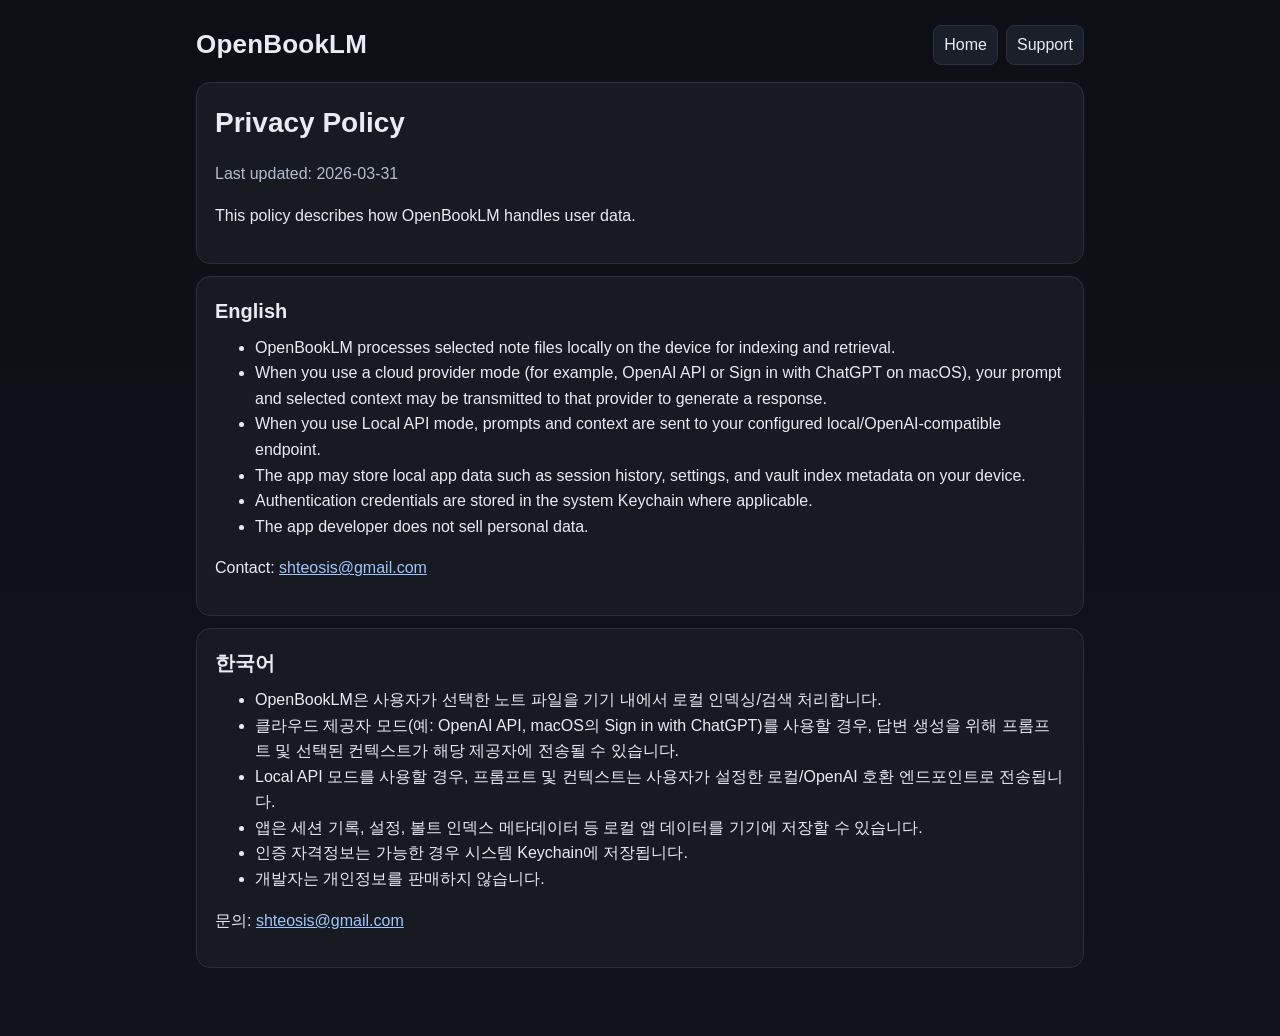
==== privacy.html @ 9b8c02c1 "Add bilingual privacy policy page for App Store submission" ====
<!doctype html>
<html lang="en">
<head>
  <meta charset="utf-8" />
  <meta name="viewport" content="width=device-width, initial-scale=1" />
  <title>OpenBookLM Privacy Policy</title>
  <link rel="stylesheet" href="./styles.css" />
</head>
<body>
  <main class="wrap">
    <div class="top">
      <div class="brand">OpenBookLM</div>
      <nav class="links">
        <a href="./index.html">Home</a>
        <a href="./support.html">Support</a>
      </nav>
    </div>

    <section class="card">
      <h1>Privacy Policy</h1>
      <p class="muted">Last updated: 2026-03-31</p>
      <p>
        This policy describes how OpenBookLM handles user data.
      </p>
    </section>

    <section class="card">
      <h2>English</h2>
      <ul>
        <li>OpenBookLM processes selected note files locally on the device for indexing and retrieval.</li>
        <li>When you use a cloud provider mode (for example, OpenAI API or Sign in with ChatGPT on macOS), your prompt and selected context may be transmitted to that provider to generate a response.</li>
        <li>When you use Local API mode, prompts and context are sent to your configured local/OpenAI-compatible endpoint.</li>
        <li>The app may store local app data such as session history, settings, and vault index metadata on your device.</li>
        <li>Authentication credentials are stored in the system Keychain where applicable.</li>
        <li>The app developer does not sell personal data.</li>
      </ul>
      <p>
        Contact: <a href="mailto:shteosis@gmail.com">shteosis@gmail.com</a>
      </p>
    </section>

    <section class="card">
      <h2>한국어</h2>
      <ul>
        <li>OpenBookLM은 사용자가 선택한 노트 파일을 기기 내에서 로컬 인덱싱/검색 처리합니다.</li>
        <li>클라우드 제공자 모드(예: OpenAI API, macOS의 Sign in with ChatGPT)를 사용할 경우, 답변 생성을 위해 프롬프트 및 선택된 컨텍스트가 해당 제공자에 전송될 수 있습니다.</li>
        <li>Local API 모드를 사용할 경우, 프롬프트 및 컨텍스트는 사용자가 설정한 로컬/OpenAI 호환 엔드포인트로 전송됩니다.</li>
        <li>앱은 세션 기록, 설정, 볼트 인덱스 메타데이터 등 로컬 앱 데이터를 기기에 저장할 수 있습니다.</li>
        <li>인증 자격정보는 가능한 경우 시스템 Keychain에 저장됩니다.</li>
        <li>개발자는 개인정보를 판매하지 않습니다.</li>
      </ul>
      <p>
        문의: <a href="mailto:shteosis@gmail.com">shteosis@gmail.com</a>
      </p>
    </section>
  </main>
</body>
</html>
---- styles.css ----
:root {
  --bg: #0f1115;
  --panel: #171a21;
  --text: #e7ebf3;
  --muted: #b3bdd1;
  --accent: #d6ab4d;
  --border: #2a3040;
}

* {
  box-sizing: border-box;
}

html, body {
  margin: 0;
  padding: 0;
  font-family: -apple-system, BlinkMacSystemFont, "Segoe UI", Roboto, "Noto Sans KR", "Apple SD Gothic Neo", sans-serif;
  background: linear-gradient(180deg, #0d0f14 0%, #10131b 100%);
  color: var(--text);
  line-height: 1.6;
}

.wrap {
  max-width: 920px;
  margin: 0 auto;
  padding: 24px 16px 56px;
}

.top {
  display: flex;
  gap: 12px;
  align-items: center;
  justify-content: space-between;
  margin-bottom: 16px;
}

.brand {
  font-size: 26px;
  font-weight: 700;
  letter-spacing: 0.2px;
}

.links {
  display: flex;
  gap: 8px;
  flex-wrap: wrap;
}

.links a {
  color: var(--text);
  text-decoration: none;
  border: 1px solid var(--border);
  padding: 6px 10px;
  border-radius: 8px;
  background: #1a1f2a;
}

.links a:hover {
  border-color: var(--accent);
}

.card {
  border: 1px solid var(--border);
  background: var(--panel);
  border-radius: 14px;
  padding: 18px;
  margin: 12px 0;
}

h1 {
  margin: 0 0 6px;
  font-size: 28px;
}

h2 {
  margin: 0 0 8px;
  font-size: 20px;
}

p, li {
  color: var(--text);
}

.muted {
  color: var(--muted);
}

a {
  color: #9ec6ff;
}

ul {
  margin-top: 8px;
}

.footer {
  margin-top: 18px;
  color: var(--muted);
  font-size: 14px;
}
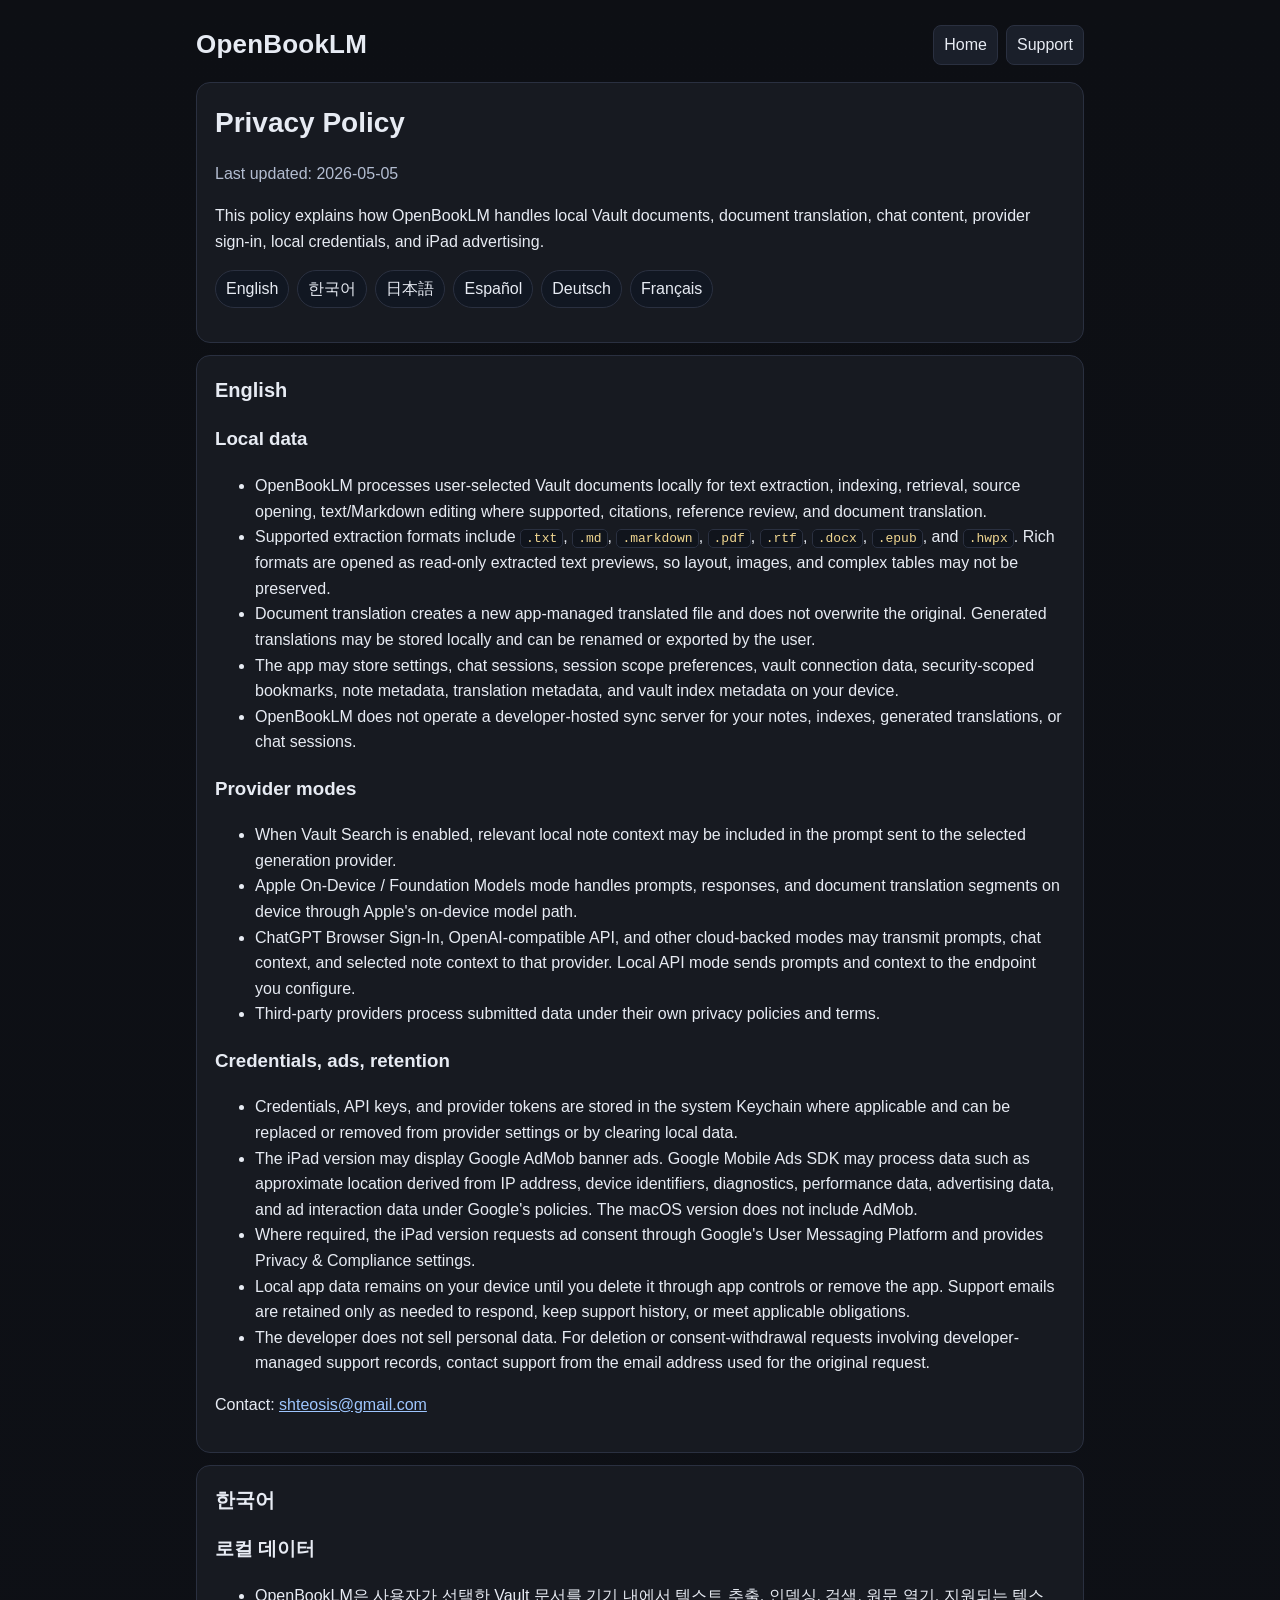
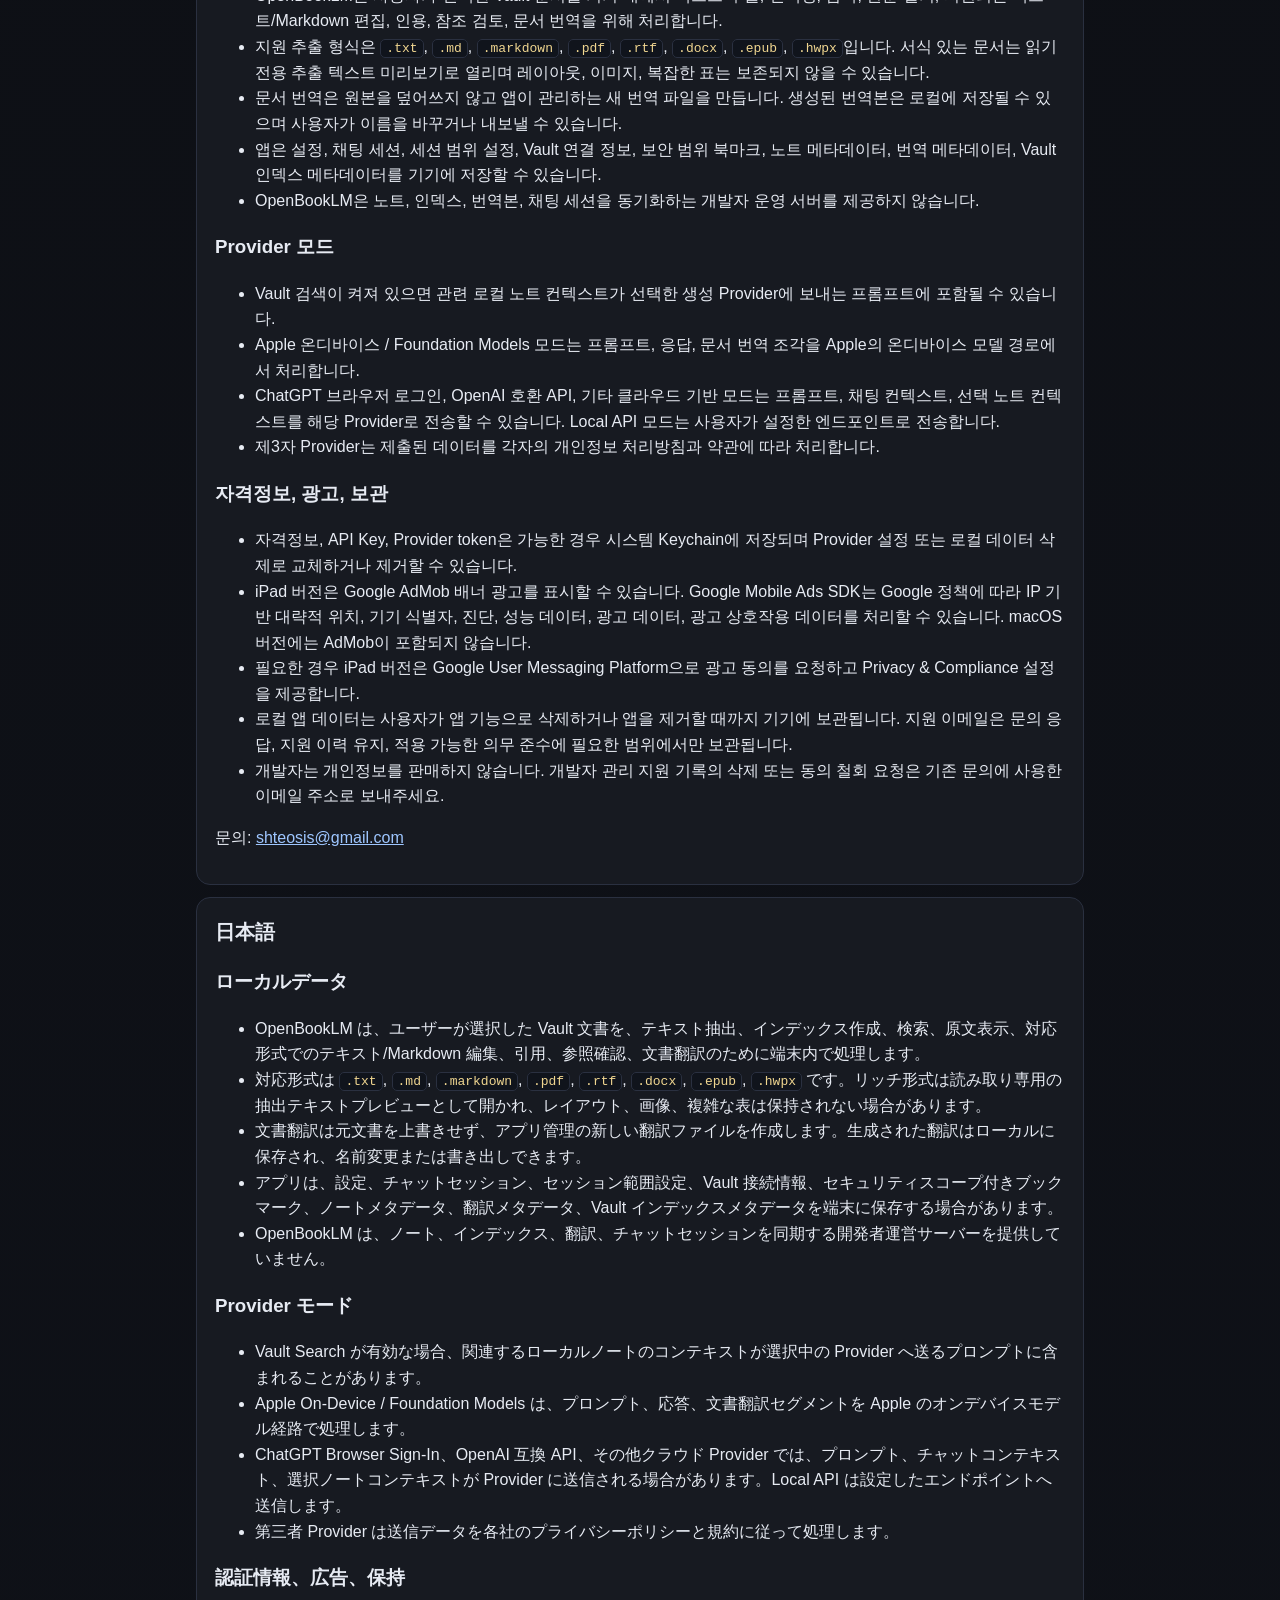
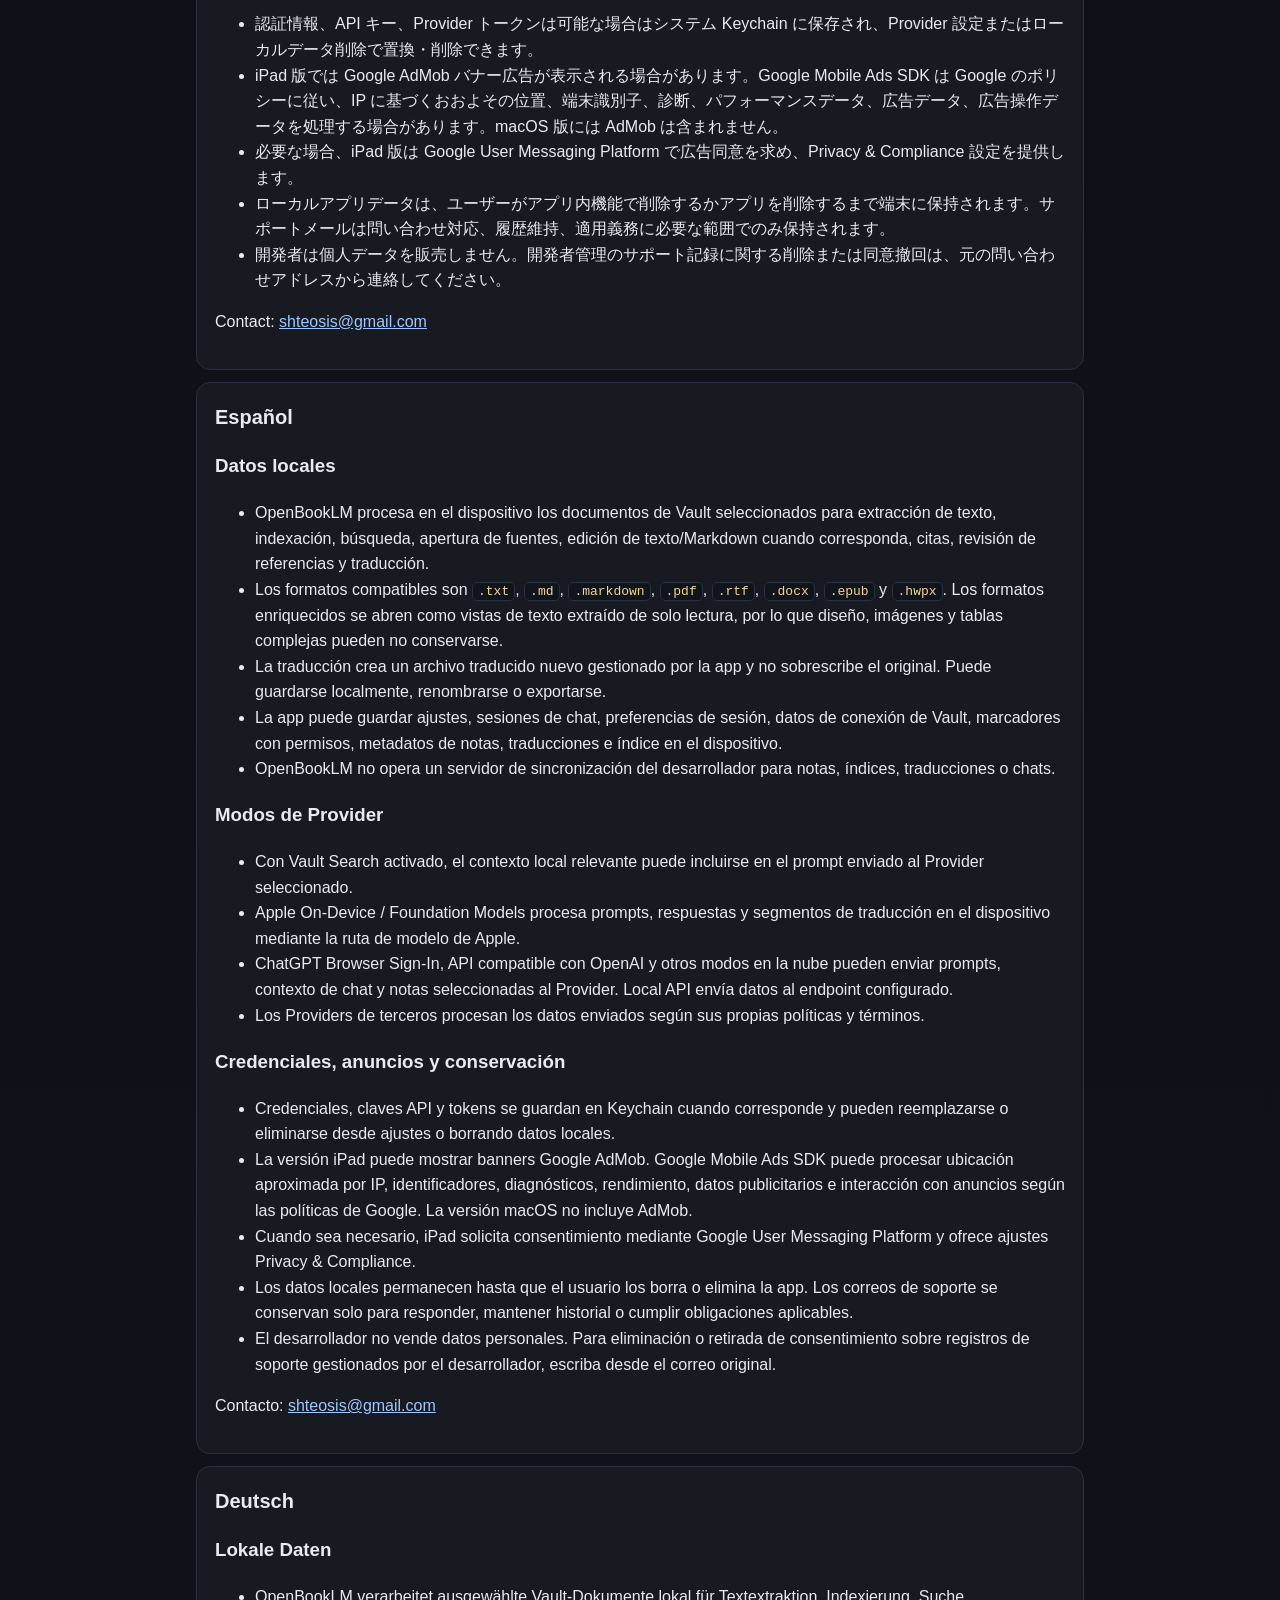
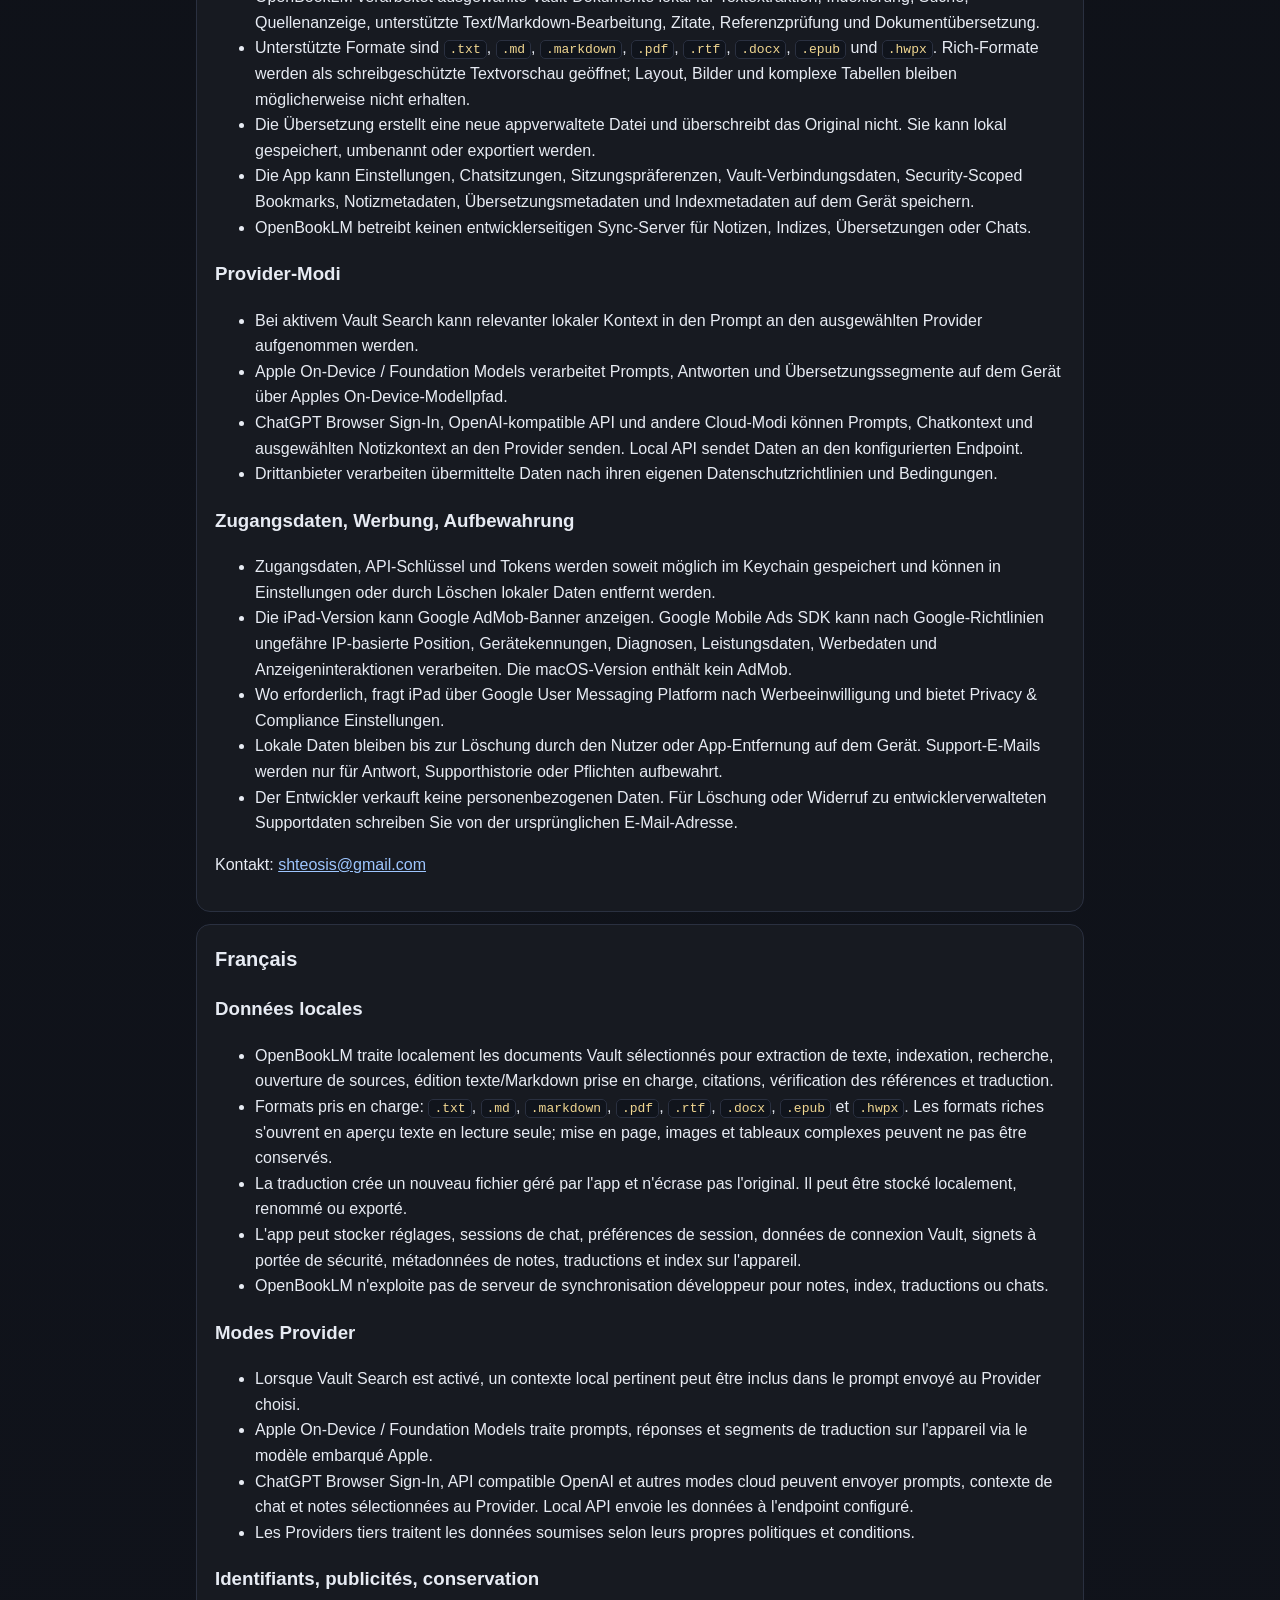
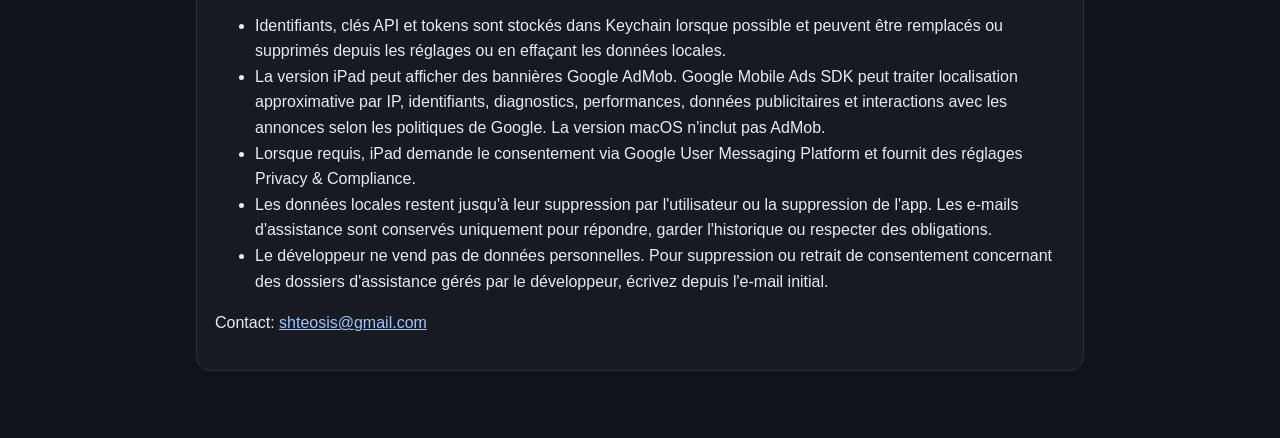
==== commit d9a5fbae: "Update multilingual privacy policy" ====
--- a/privacy.html
+++ b/privacy.html
@@ -18,40 +18,177 @@
 
     <section class="card">
       <h1>Privacy Policy</h1>
-      <p class="muted">Last updated: 2026-03-31</p>
-      <p>
-        This policy describes how OpenBookLM handles user data.
-      </p>
+      <p class="muted">Last updated: 2026-05-05</p>
+      <p>This policy explains how OpenBookLM handles local Vault documents, document translation, chat content, provider sign-in, local credentials, and iPad advertising.</p>
+      <p class="language-nav"><a href="#en">English</a><a href="#ko">한국어</a><a href="#ja">日本語</a><a href="#es">Español</a><a href="#de">Deutsch</a><a href="#fr">Français</a></p>
     </section>
 
-    <section class="card">
+    <section class="card" id="en">
       <h2>English</h2>
+      <h3>Local data</h3>
       <ul>
-        <li>OpenBookLM processes selected note files locally on the device for indexing and retrieval.</li>
-        <li>When you use a cloud provider mode (for example, OpenAI API or Sign in with ChatGPT on macOS), your prompt and selected context may be transmitted to that provider to generate a response.</li>
-        <li>When you use Local API mode, prompts and context are sent to your configured local/OpenAI-compatible endpoint.</li>
-        <li>The app may store local app data such as session history, settings, and vault index metadata on your device.</li>
-        <li>Authentication credentials are stored in the system Keychain where applicable.</li>
-        <li>The app developer does not sell personal data.</li>
+        <li>OpenBookLM processes user-selected Vault documents locally for text extraction, indexing, retrieval, source opening, text/Markdown editing where supported, citations, reference review, and document translation.</li>
+        <li>Supported extraction formats include <code>.txt</code>, <code>.md</code>, <code>.markdown</code>, <code>.pdf</code>, <code>.rtf</code>, <code>.docx</code>, <code>.epub</code>, and <code>.hwpx</code>. Rich formats are opened as read-only extracted text previews, so layout, images, and complex tables may not be preserved.</li>
+        <li>Document translation creates a new app-managed translated file and does not overwrite the original. Generated translations may be stored locally and can be renamed or exported by the user.</li>
+        <li>The app may store settings, chat sessions, session scope preferences, vault connection data, security-scoped bookmarks, note metadata, translation metadata, and vault index metadata on your device.</li>
+        <li>OpenBookLM does not operate a developer-hosted sync server for your notes, indexes, generated translations, or chat sessions.</li>
       </ul>
-      <p>
-        Contact: <a href="mailto:shteosis@gmail.com">shteosis@gmail.com</a>
-      </p>
+      <h3>Provider modes</h3>
+      <ul>
+        <li>When Vault Search is enabled, relevant local note context may be included in the prompt sent to the selected generation provider.</li>
+        <li>Apple On-Device / Foundation Models mode handles prompts, responses, and document translation segments on device through Apple's on-device model path.</li>
+        <li>ChatGPT Browser Sign-In, OpenAI-compatible API, and other cloud-backed modes may transmit prompts, chat context, and selected note context to that provider. Local API mode sends prompts and context to the endpoint you configure.</li>
+        <li>Third-party providers process submitted data under their own privacy policies and terms.</li>
+      </ul>
+      <h3>Credentials, ads, retention</h3>
+      <ul>
+        <li>Credentials, API keys, and provider tokens are stored in the system Keychain where applicable and can be replaced or removed from provider settings or by clearing local data.</li>
+        <li>The iPad version may display Google AdMob banner ads. Google Mobile Ads SDK may process data such as approximate location derived from IP address, device identifiers, diagnostics, performance data, advertising data, and ad interaction data under Google's policies. The macOS version does not include AdMob.</li>
+        <li>Where required, the iPad version requests ad consent through Google's User Messaging Platform and provides Privacy &amp; Compliance settings.</li>
+        <li>Local app data remains on your device until you delete it through app controls or remove the app. Support emails are retained only as needed to respond, keep support history, or meet applicable obligations.</li>
+        <li>The developer does not sell personal data. For deletion or consent-withdrawal requests involving developer-managed support records, contact support from the email address used for the original request.</li>
+      </ul>
+      <p>Contact: <a href="mailto:shteosis@gmail.com">shteosis@gmail.com</a></p>
     </section>
 
-    <section class="card">
+    <section class="card" id="ko">
       <h2>한국어</h2>
+      <h3>로컬 데이터</h3>
       <ul>
-        <li>OpenBookLM은 사용자가 선택한 노트 파일을 기기 내에서 로컬 인덱싱/검색 처리합니다.</li>
-        <li>클라우드 제공자 모드(예: OpenAI API, macOS의 Sign in with ChatGPT)를 사용할 경우, 답변 생성을 위해 프롬프트 및 선택된 컨텍스트가 해당 제공자에 전송될 수 있습니다.</li>
-        <li>Local API 모드를 사용할 경우, 프롬프트 및 컨텍스트는 사용자가 설정한 로컬/OpenAI 호환 엔드포인트로 전송됩니다.</li>
-        <li>앱은 세션 기록, 설정, 볼트 인덱스 메타데이터 등 로컬 앱 데이터를 기기에 저장할 수 있습니다.</li>
-        <li>인증 자격정보는 가능한 경우 시스템 Keychain에 저장됩니다.</li>
-        <li>개발자는 개인정보를 판매하지 않습니다.</li>
+        <li>OpenBookLM은 사용자가 선택한 Vault 문서를 기기 내에서 텍스트 추출, 인덱싱, 검색, 원문 열기, 지원되는 텍스트/Markdown 편집, 인용, 참조 검토, 문서 번역을 위해 처리합니다.</li>
+        <li>지원 추출 형식은 <code>.txt</code>, <code>.md</code>, <code>.markdown</code>, <code>.pdf</code>, <code>.rtf</code>, <code>.docx</code>, <code>.epub</code>, <code>.hwpx</code>입니다. 서식 있는 문서는 읽기 전용 추출 텍스트 미리보기로 열리며 레이아웃, 이미지, 복잡한 표는 보존되지 않을 수 있습니다.</li>
+        <li>문서 번역은 원본을 덮어쓰지 않고 앱이 관리하는 새 번역 파일을 만듭니다. 생성된 번역본은 로컬에 저장될 수 있으며 사용자가 이름을 바꾸거나 내보낼 수 있습니다.</li>
+        <li>앱은 설정, 채팅 세션, 세션 범위 설정, Vault 연결 정보, 보안 범위 북마크, 노트 메타데이터, 번역 메타데이터, Vault 인덱스 메타데이터를 기기에 저장할 수 있습니다.</li>
+        <li>OpenBookLM은 노트, 인덱스, 번역본, 채팅 세션을 동기화하는 개발자 운영 서버를 제공하지 않습니다.</li>
       </ul>
-      <p>
-        문의: <a href="mailto:shteosis@gmail.com">shteosis@gmail.com</a>
-      </p>
+      <h3>Provider 모드</h3>
+      <ul>
+        <li>Vault 검색이 켜져 있으면 관련 로컬 노트 컨텍스트가 선택한 생성 Provider에 보내는 프롬프트에 포함될 수 있습니다.</li>
+        <li>Apple 온디바이스 / Foundation Models 모드는 프롬프트, 응답, 문서 번역 조각을 Apple의 온디바이스 모델 경로에서 처리합니다.</li>
+        <li>ChatGPT 브라우저 로그인, OpenAI 호환 API, 기타 클라우드 기반 모드는 프롬프트, 채팅 컨텍스트, 선택 노트 컨텍스트를 해당 Provider로 전송할 수 있습니다. Local API 모드는 사용자가 설정한 엔드포인트로 전송합니다.</li>
+        <li>제3자 Provider는 제출된 데이터를 각자의 개인정보 처리방침과 약관에 따라 처리합니다.</li>
+      </ul>
+      <h3>자격정보, 광고, 보관</h3>
+      <ul>
+        <li>자격정보, API Key, Provider token은 가능한 경우 시스템 Keychain에 저장되며 Provider 설정 또는 로컬 데이터 삭제로 교체하거나 제거할 수 있습니다.</li>
+        <li>iPad 버전은 Google AdMob 배너 광고를 표시할 수 있습니다. Google Mobile Ads SDK는 Google 정책에 따라 IP 기반 대략적 위치, 기기 식별자, 진단, 성능 데이터, 광고 데이터, 광고 상호작용 데이터를 처리할 수 있습니다. macOS 버전에는 AdMob이 포함되지 않습니다.</li>
+        <li>필요한 경우 iPad 버전은 Google User Messaging Platform으로 광고 동의를 요청하고 Privacy &amp; Compliance 설정을 제공합니다.</li>
+        <li>로컬 앱 데이터는 사용자가 앱 기능으로 삭제하거나 앱을 제거할 때까지 기기에 보관됩니다. 지원 이메일은 문의 응답, 지원 이력 유지, 적용 가능한 의무 준수에 필요한 범위에서만 보관됩니다.</li>
+        <li>개발자는 개인정보를 판매하지 않습니다. 개발자 관리 지원 기록의 삭제 또는 동의 철회 요청은 기존 문의에 사용한 이메일 주소로 보내주세요.</li>
+      </ul>
+      <p>문의: <a href="mailto:shteosis@gmail.com">shteosis@gmail.com</a></p>
+    </section>
+
+    <section class="card" id="ja">
+      <h2>日本語</h2>
+      <h3>ローカルデータ</h3>
+      <ul>
+        <li>OpenBookLM は、ユーザーが選択した Vault 文書を、テキスト抽出、インデックス作成、検索、原文表示、対応形式でのテキスト/Markdown 編集、引用、参照確認、文書翻訳のために端末内で処理します。</li>
+        <li>対応形式は <code>.txt</code>, <code>.md</code>, <code>.markdown</code>, <code>.pdf</code>, <code>.rtf</code>, <code>.docx</code>, <code>.epub</code>, <code>.hwpx</code> です。リッチ形式は読み取り専用の抽出テキストプレビューとして開かれ、レイアウト、画像、複雑な表は保持されない場合があります。</li>
+        <li>文書翻訳は元文書を上書きせず、アプリ管理の新しい翻訳ファイルを作成します。生成された翻訳はローカルに保存され、名前変更または書き出しできます。</li>
+        <li>アプリは、設定、チャットセッション、セッション範囲設定、Vault 接続情報、セキュリティスコープ付きブックマーク、ノートメタデータ、翻訳メタデータ、Vault インデックスメタデータを端末に保存する場合があります。</li>
+        <li>OpenBookLM は、ノート、インデックス、翻訳、チャットセッションを同期する開発者運営サーバーを提供していません。</li>
+      </ul>
+      <h3>Provider モード</h3>
+      <ul>
+        <li>Vault Search が有効な場合、関連するローカルノートのコンテキストが選択中の Provider へ送るプロンプトに含まれることがあります。</li>
+        <li>Apple On-Device / Foundation Models は、プロンプト、応答、文書翻訳セグメントを Apple のオンデバイスモデル経路で処理します。</li>
+        <li>ChatGPT Browser Sign-In、OpenAI 互換 API、その他クラウド Provider では、プロンプト、チャットコンテキスト、選択ノートコンテキストが Provider に送信される場合があります。Local API は設定したエンドポイントへ送信します。</li>
+        <li>第三者 Provider は送信データを各社のプライバシーポリシーと規約に従って処理します。</li>
+      </ul>
+      <h3>認証情報、広告、保持</h3>
+      <ul>
+        <li>認証情報、API キー、Provider トークンは可能な場合はシステム Keychain に保存され、Provider 設定またはローカルデータ削除で置換・削除できます。</li>
+        <li>iPad 版では Google AdMob バナー広告が表示される場合があります。Google Mobile Ads SDK は Google のポリシーに従い、IP に基づくおおよその位置、端末識別子、診断、パフォーマンスデータ、広告データ、広告操作データを処理する場合があります。macOS 版には AdMob は含まれません。</li>
+        <li>必要な場合、iPad 版は Google User Messaging Platform で広告同意を求め、Privacy &amp; Compliance 設定を提供します。</li>
+        <li>ローカルアプリデータは、ユーザーがアプリ内機能で削除するかアプリを削除するまで端末に保持されます。サポートメールは問い合わせ対応、履歴維持、適用義務に必要な範囲でのみ保持されます。</li>
+        <li>開発者は個人データを販売しません。開発者管理のサポート記録に関する削除または同意撤回は、元の問い合わせアドレスから連絡してください。</li>
+      </ul>
+      <p>Contact: <a href="mailto:shteosis@gmail.com">shteosis@gmail.com</a></p>
+    </section>
+
+    <section class="card" id="es">
+      <h2>Español</h2>
+      <h3>Datos locales</h3>
+      <ul>
+        <li>OpenBookLM procesa en el dispositivo los documentos de Vault seleccionados para extracción de texto, indexación, búsqueda, apertura de fuentes, edición de texto/Markdown cuando corresponda, citas, revisión de referencias y traducción.</li>
+        <li>Los formatos compatibles son <code>.txt</code>, <code>.md</code>, <code>.markdown</code>, <code>.pdf</code>, <code>.rtf</code>, <code>.docx</code>, <code>.epub</code> y <code>.hwpx</code>. Los formatos enriquecidos se abren como vistas de texto extraído de solo lectura, por lo que diseño, imágenes y tablas complejas pueden no conservarse.</li>
+        <li>La traducción crea un archivo traducido nuevo gestionado por la app y no sobrescribe el original. Puede guardarse localmente, renombrarse o exportarse.</li>
+        <li>La app puede guardar ajustes, sesiones de chat, preferencias de sesión, datos de conexión de Vault, marcadores con permisos, metadatos de notas, traducciones e índice en el dispositivo.</li>
+        <li>OpenBookLM no opera un servidor de sincronización del desarrollador para notas, índices, traducciones o chats.</li>
+      </ul>
+      <h3>Modos de Provider</h3>
+      <ul>
+        <li>Con Vault Search activado, el contexto local relevante puede incluirse en el prompt enviado al Provider seleccionado.</li>
+        <li>Apple On-Device / Foundation Models procesa prompts, respuestas y segmentos de traducción en el dispositivo mediante la ruta de modelo de Apple.</li>
+        <li>ChatGPT Browser Sign-In, API compatible con OpenAI y otros modos en la nube pueden enviar prompts, contexto de chat y notas seleccionadas al Provider. Local API envía datos al endpoint configurado.</li>
+        <li>Los Providers de terceros procesan los datos enviados según sus propias políticas y términos.</li>
+      </ul>
+      <h3>Credenciales, anuncios y conservación</h3>
+      <ul>
+        <li>Credenciales, claves API y tokens se guardan en Keychain cuando corresponde y pueden reemplazarse o eliminarse desde ajustes o borrando datos locales.</li>
+        <li>La versión iPad puede mostrar banners Google AdMob. Google Mobile Ads SDK puede procesar ubicación aproximada por IP, identificadores, diagnósticos, rendimiento, datos publicitarios e interacción con anuncios según las políticas de Google. La versión macOS no incluye AdMob.</li>
+        <li>Cuando sea necesario, iPad solicita consentimiento mediante Google User Messaging Platform y ofrece ajustes Privacy &amp; Compliance.</li>
+        <li>Los datos locales permanecen hasta que el usuario los borra o elimina la app. Los correos de soporte se conservan solo para responder, mantener historial o cumplir obligaciones aplicables.</li>
+        <li>El desarrollador no vende datos personales. Para eliminación o retirada de consentimiento sobre registros de soporte gestionados por el desarrollador, escriba desde el correo original.</li>
+      </ul>
+      <p>Contacto: <a href="mailto:shteosis@gmail.com">shteosis@gmail.com</a></p>
+    </section>
+
+    <section class="card" id="de">
+      <h2>Deutsch</h2>
+      <h3>Lokale Daten</h3>
+      <ul>
+        <li>OpenBookLM verarbeitet ausgewählte Vault-Dokumente lokal für Textextraktion, Indexierung, Suche, Quellenanzeige, unterstützte Text/Markdown-Bearbeitung, Zitate, Referenzprüfung und Dokumentübersetzung.</li>
+        <li>Unterstützte Formate sind <code>.txt</code>, <code>.md</code>, <code>.markdown</code>, <code>.pdf</code>, <code>.rtf</code>, <code>.docx</code>, <code>.epub</code> und <code>.hwpx</code>. Rich-Formate werden als schreibgeschützte Textvorschau geöffnet; Layout, Bilder und komplexe Tabellen bleiben möglicherweise nicht erhalten.</li>
+        <li>Die Übersetzung erstellt eine neue appverwaltete Datei und überschreibt das Original nicht. Sie kann lokal gespeichert, umbenannt oder exportiert werden.</li>
+        <li>Die App kann Einstellungen, Chatsitzungen, Sitzungspräferenzen, Vault-Verbindungsdaten, Security-Scoped Bookmarks, Notizmetadaten, Übersetzungsmetadaten und Indexmetadaten auf dem Gerät speichern.</li>
+        <li>OpenBookLM betreibt keinen entwicklerseitigen Sync-Server für Notizen, Indizes, Übersetzungen oder Chats.</li>
+      </ul>
+      <h3>Provider-Modi</h3>
+      <ul>
+        <li>Bei aktivem Vault Search kann relevanter lokaler Kontext in den Prompt an den ausgewählten Provider aufgenommen werden.</li>
+        <li>Apple On-Device / Foundation Models verarbeitet Prompts, Antworten und Übersetzungssegmente auf dem Gerät über Apples On-Device-Modellpfad.</li>
+        <li>ChatGPT Browser Sign-In, OpenAI-kompatible API und andere Cloud-Modi können Prompts, Chatkontext und ausgewählten Notizkontext an den Provider senden. Local API sendet Daten an den konfigurierten Endpoint.</li>
+        <li>Drittanbieter verarbeiten übermittelte Daten nach ihren eigenen Datenschutzrichtlinien und Bedingungen.</li>
+      </ul>
+      <h3>Zugangsdaten, Werbung, Aufbewahrung</h3>
+      <ul>
+        <li>Zugangsdaten, API-Schlüssel und Tokens werden soweit möglich im Keychain gespeichert und können in Einstellungen oder durch Löschen lokaler Daten entfernt werden.</li>
+        <li>Die iPad-Version kann Google AdMob-Banner anzeigen. Google Mobile Ads SDK kann nach Google-Richtlinien ungefähre IP-basierte Position, Gerätekennungen, Diagnosen, Leistungsdaten, Werbedaten und Anzeigeninteraktionen verarbeiten. Die macOS-Version enthält kein AdMob.</li>
+        <li>Wo erforderlich, fragt iPad über Google User Messaging Platform nach Werbeeinwilligung und bietet Privacy &amp; Compliance Einstellungen.</li>
+        <li>Lokale Daten bleiben bis zur Löschung durch den Nutzer oder App-Entfernung auf dem Gerät. Support-E-Mails werden nur für Antwort, Supporthistorie oder Pflichten aufbewahrt.</li>
+        <li>Der Entwickler verkauft keine personenbezogenen Daten. Für Löschung oder Widerruf zu entwicklerverwalteten Supportdaten schreiben Sie von der ursprünglichen E-Mail-Adresse.</li>
+      </ul>
+      <p>Kontakt: <a href="mailto:shteosis@gmail.com">shteosis@gmail.com</a></p>
+    </section>
+
+    <section class="card" id="fr">
+      <h2>Français</h2>
+      <h3>Données locales</h3>
+      <ul>
+        <li>OpenBookLM traite localement les documents Vault sélectionnés pour extraction de texte, indexation, recherche, ouverture de sources, édition texte/Markdown prise en charge, citations, vérification des références et traduction.</li>
+        <li>Formats pris en charge: <code>.txt</code>, <code>.md</code>, <code>.markdown</code>, <code>.pdf</code>, <code>.rtf</code>, <code>.docx</code>, <code>.epub</code> et <code>.hwpx</code>. Les formats riches s'ouvrent en aperçu texte en lecture seule; mise en page, images et tableaux complexes peuvent ne pas être conservés.</li>
+        <li>La traduction crée un nouveau fichier géré par l'app et n'écrase pas l'original. Il peut être stocké localement, renommé ou exporté.</li>
+        <li>L'app peut stocker réglages, sessions de chat, préférences de session, données de connexion Vault, signets à portée de sécurité, métadonnées de notes, traductions et index sur l'appareil.</li>
+        <li>OpenBookLM n'exploite pas de serveur de synchronisation développeur pour notes, index, traductions ou chats.</li>
+      </ul>
+      <h3>Modes Provider</h3>
+      <ul>
+        <li>Lorsque Vault Search est activé, un contexte local pertinent peut être inclus dans le prompt envoyé au Provider choisi.</li>
+        <li>Apple On-Device / Foundation Models traite prompts, réponses et segments de traduction sur l'appareil via le modèle embarqué Apple.</li>
+        <li>ChatGPT Browser Sign-In, API compatible OpenAI et autres modes cloud peuvent envoyer prompts, contexte de chat et notes sélectionnées au Provider. Local API envoie les données à l'endpoint configuré.</li>
+        <li>Les Providers tiers traitent les données soumises selon leurs propres politiques et conditions.</li>
+      </ul>
+      <h3>Identifiants, publicités, conservation</h3>
+      <ul>
+        <li>Identifiants, clés API et tokens sont stockés dans Keychain lorsque possible et peuvent être remplacés ou supprimés depuis les réglages ou en effaçant les données locales.</li>
+        <li>La version iPad peut afficher des bannières Google AdMob. Google Mobile Ads SDK peut traiter localisation approximative par IP, identifiants, diagnostics, performances, données publicitaires et interactions avec les annonces selon les politiques de Google. La version macOS n'inclut pas AdMob.</li>
+        <li>Lorsque requis, iPad demande le consentement via Google User Messaging Platform et fournit des réglages Privacy &amp; Compliance.</li>
+        <li>Les données locales restent jusqu'à leur suppression par l'utilisateur ou la suppression de l'app. Les e-mails d'assistance sont conservés uniquement pour répondre, garder l'historique ou respecter des obligations.</li>
+        <li>Le développeur ne vend pas de données personnelles. Pour suppression ou retrait de consentement concernant des dossiers d'assistance gérés par le développeur, écrivez depuis l'e-mail initial.</li>
+      </ul>
+      <p>Contact: <a href="mailto:shteosis@gmail.com">shteosis@gmail.com</a></p>
     </section>
   </main>
 </body>
--- a/styles.css
+++ b/styles.css
@@ -14,10 +14,14 @@
 html, body {
   margin: 0;
   padding: 0;
-  font-family: -apple-system, BlinkMacSystemFont, "Segoe UI", Roboto, "Noto Sans KR", "Apple SD Gothic Neo", sans-serif;
+  font-family: -apple-system, BlinkMacSystemFont, "Segoe UI", Roboto, "Noto Sans", "Noto Sans KR", "Noto Sans JP", "Apple SD Gothic Neo", sans-serif;
   background: linear-gradient(180deg, #0d0f14 0%, #10131b 100%);
   color: var(--text);
   line-height: 1.6;
+}
+
+html {
+  scroll-behavior: smooth;
 }
 
 .wrap {
@@ -89,8 +93,37 @@
   color: #9ec6ff;
 }
 
+code {
+  color: #f0d690;
+  background: #10141c;
+  border: 1px solid var(--border);
+  border-radius: 5px;
+  padding: 1px 5px;
+  white-space: nowrap;
+}
+
 ul {
   margin-top: 8px;
+}
+
+.language-nav {
+  display: flex;
+  gap: 8px;
+  flex-wrap: wrap;
+  margin-top: 14px;
+}
+
+.language-nav a {
+  color: var(--text);
+  text-decoration: none;
+  border: 1px solid var(--border);
+  border-radius: 999px;
+  padding: 5px 10px;
+  background: #111722;
+}
+
+.language-nav a:hover {
+  border-color: var(--accent);
 }
 
 .footer {
